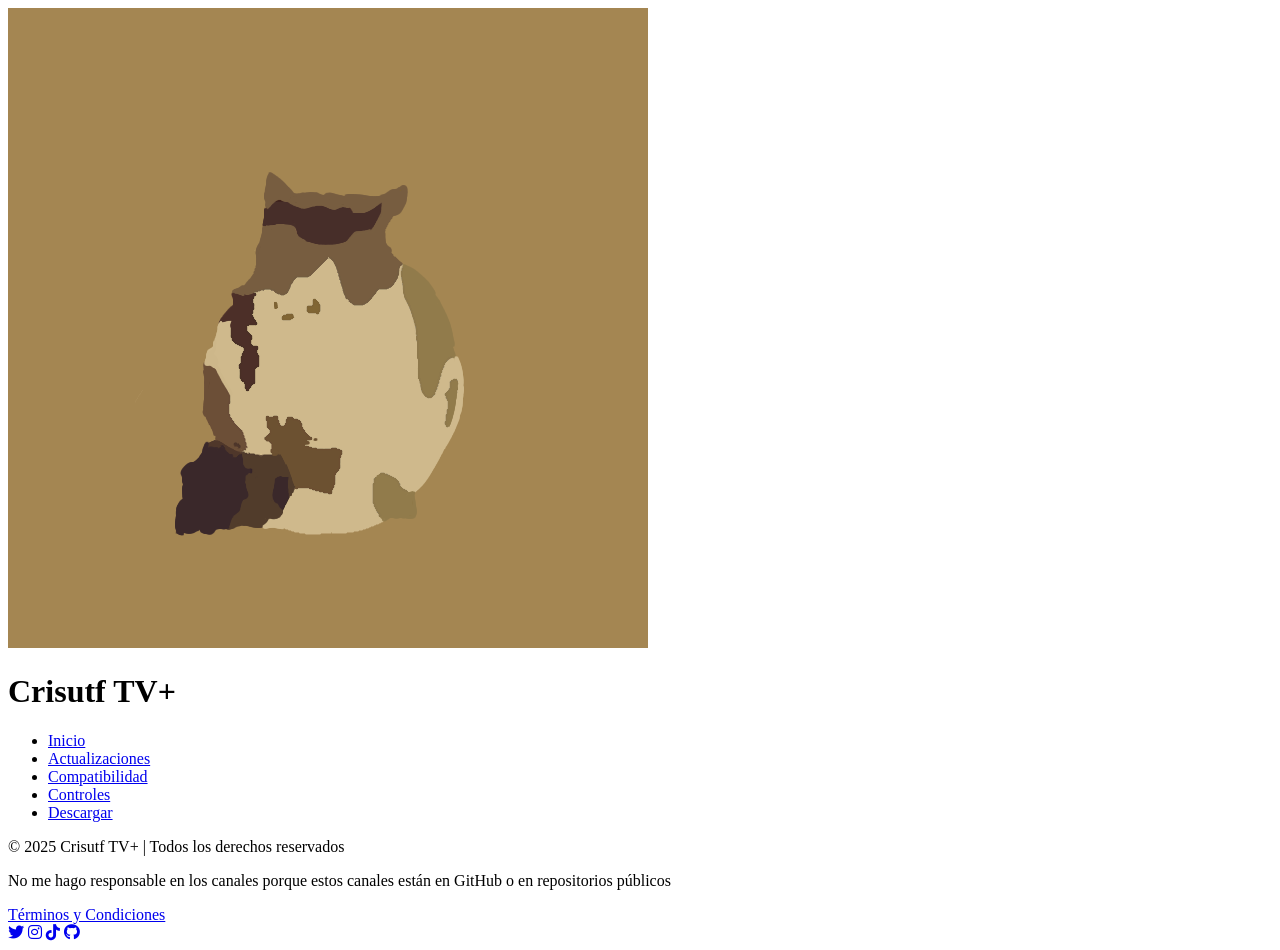
==== index.html @ ca396c77 "Add files via upload" ====
<!DOCTYPE html>
<html lang="es">
<head>
  <meta charset="UTF-8" />
  <meta name="viewport" content="width=device-width, initial-scale=1.0" />
  <title>Crisutf TV+</title>
  <link rel="icon" type="image/png" href="/media/favicon.png" />
  <link href="https://fonts.cdnfonts.com/css/pf-dindisplay-pro-black-2" rel="stylesheet" />
  <link rel="stylesheet" href="https://cdnjs.cloudflare.com/ajax/libs/font-awesome/6.0.0/css/all.min.css" />
  <link rel="stylesheet" href="assets/css/style.css" />
  <link rel="stylesheet" href="assets/css/icon-styles.css" />
</head>
<body>
  <header>
    <div class="header-content">
      <div class="logo-container">
        <img src="/media/logo.png" alt="Logo" class="logo" />
        <h1 class="site-title">Crisutf TV+</h1>
      </div>
      <nav>
        <ul>
          <li><a href="index.html" id="home-link">Inicio</a></li>
          <li><a href="index.html?page=updates" id="updates-link">Actualizaciones</a></li>
          <li><a href="index.html?page=compatibility" id="compatibility-link">Compatibilidad</a></li>
          <li><a href="index.html?page=howto" id="howto-link">Controles</a></li>
          <li><a href="index.html?page=download" id="download-link">Descargar</a></li>
        </ul>
      </nav>
    </div>
  </header>

  <main id="content">
    <!-- El contenido se carga dinámicamente -->
  </main>

  <footer>
    <div class="footer-content">
      <div class="footer-copyright">
        &copy; 2025 Crisutf TV+ | Todos los derechos reservados
        <p class="disclaimer">No me hago responsable en los canales porque estos canales están en GitHub o en repositorios públicos</p>
      </div>
      <div class="footer-links">
        <a href="index.html?page=terms" id="terms-link">Términos y Condiciones</a>
      </div>
      <div class="footer-social">
        <a href="https://twitter.com/crisu_tf" target="_blank" class="social-icon"><i class="fab fa-twitter"></i></a>
        <a href="https://instagram.com/tf.crisu" target="_blank" class="social-icon"><i class="fab fa-instagram"></i></a>
        <a href="https://tiktok.com/@crisu.wtf" target="_blank" class="social-icon"><i class="fab fa-tiktok"></i></a>
        <a href="https://github.com/crisutf" target="_blank" class="social-icon"><i class="fab fa-github"></i></a>
      </div>
    </div>
  </footer>

  <script src="assets/js/script.js"></script>
</body>
</html>
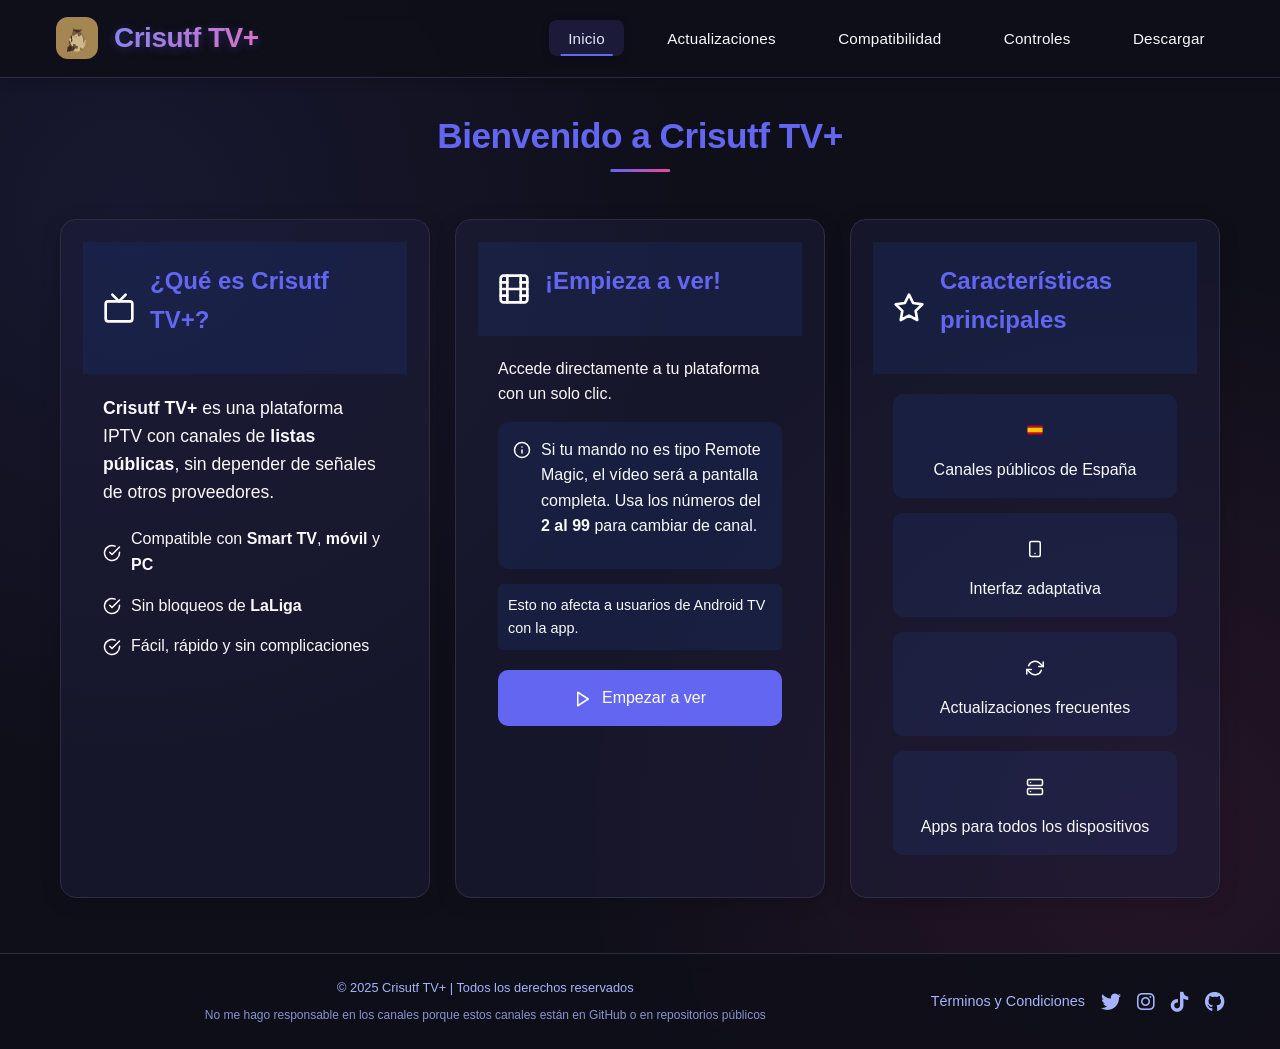
==== commit b47a2b94: "Update index.html" ====
--- a/index.html
+++ b/index.html
@@ -46,7 +46,7 @@
         <a href="https://twitter.com/crisu_tf" target="_blank" class="social-icon"><i class="fab fa-twitter"></i></a>
         <a href="https://instagram.com/tf.crisu" target="_blank" class="social-icon"><i class="fab fa-instagram"></i></a>
         <a href="https://tiktok.com/@crisu.wtf" target="_blank" class="social-icon"><i class="fab fa-tiktok"></i></a>
-        <a href="https://github.com/crisutf" target="_blank" class="social-icon"><i class="fab fa-github"></i></a>
+        <a href="https://github.com/projec-tf" target="_blank" class="social-icon"><i class="fab fa-github"></i></a>
       </div>
     </div>
   </footer>
@@ -54,3 +54,4 @@
   <script src="assets/js/script.js"></script>
 </body>
 </html>
+
--- a/assets/css/style.css
+++ b/assets/css/style.css
@@ -0,0 +1,747 @@
+/* ======================
+   VARIABLES GLOBALES
+====================== */
+        :root {
+            --primary: #6366f1;          /* Color principal */
+            --primary-light: #818cf8;    /* Color principal claro */
+            --primary-dark: #4f46e5;     /* Color principal oscuro */
+            --accent: #ec4899;           /* Color de acento */
+            --accent-light: #f472b6;     /* Color de acento claro */
+            --bg-dark: #0f0f1a;          /* Fondo principal oscuro */
+            --bg-sidebar: #1a1a2e;       /* Fondo de la barra lateral */
+            --text: #f8fafc;             /* Texto principal */
+            --text-secondary: #a5b4fc;   /* Texto secundario */
+            --border: #2d2d42;           /* Bordes */
+            --card-bg: rgba(30, 30, 60, 0.5); /* Fondo de tarjetas */
+            --card-hover: rgba(40, 40, 80, 0.8); /* Hover de tarjetas */
+            --danger: #ef4444;
+            --success: #10b981;          /* Color de éxito */
+            --error: #ef4444;            /* Color de error */
+            --warning: #f59e0b;          /* Color de advertencia */
+            --border-color: var(--border);
+            --shadow: 0 8px 24px rgba(0, 0, 0, 0.3); /* Sombras */
+            --gradient-1: linear-gradient(135deg, var(--primary-light), var(--accent-light)); /* Gradiente 1 */
+            --gradient-2: linear-gradient(135deg, var(--primary), var(--accent)); /* Gradiente 2 */
+            --header-bg: rgba(15, 15, 26, 0.95); /* Fondo del encabezado */
+        }
+
+/* ======================
+   RESET Y BODY
+====================== */
+        * {
+            margin: 0;
+            padding: 0;
+            box-sizing: border-box;
+            font-family: 'PF DinDisplay Pro Black', sans-serif;;
+                                                
+        }
+
+        body {
+            background: var(--bg-dark);
+            color: var(--text);
+            min-height: 100vh;
+            display: flex;
+            flex-direction: column;
+            line-height: 1.6;
+            background-image: radial-gradient(circle at 10% 20%, rgba(99, 102, 241, 0.1) 0%, transparent 40%), 
+                           radial-gradient(circle at 90% 80%, rgba(236, 72, 153, 0.1) 0%, transparent 40%);
+        }
+
+/* ======================
+   HEADER Y NAV
+====================== */
+header {
+            background: var(--header-bg);
+            padding: 1rem;
+            position: sticky;
+            top: 0;
+            z-index: 100;
+            backdrop-filter: blur(10px);
+            border-bottom: 1px solid var(--border-color);
+            box-shadow: 0 4px 12px -1px rgba(0, 0, 0, 0.15);
+        }
+
+        .header-content {
+            display: flex;
+            justify-content: space-between;
+            align-items: center;
+            max-width: 1200px;
+            margin: 0 auto;
+            padding: 0 1rem;
+        }
+
+        .logo-container {
+            display: flex;
+            align-items: center;
+            gap: 1rem;
+        }
+
+        .logo {
+            width: 42px;
+            height: 42px;
+            border-radius: 12px;
+            transition: transform 0.3s ease;
+        }
+
+        .logo:hover {
+            transform: scale(1.05);
+        }
+
+        .site-title {
+            font-size: 1.75rem;
+            font-weight: 600;
+            background: var(--gradient-1);
+            -webkit-background-clip: text;
+            -webkit-text-fill-color: transparent;
+            letter-spacing: -0.5px;
+            text-shadow: 0 2px 10px rgba(99, 102, 241, 0.3);
+        }
+
+        nav ul {
+            display: flex;
+            list-style: none;
+            gap: 1.5rem;
+        }
+
+        nav a {
+            position: relative;
+            overflow: hidden;
+            color: var(--text);
+            text-decoration: none;
+            font-size: 0.95rem;
+            padding: 0.6rem 1.2rem;
+            border-radius: 8px;
+            transition: all 0.3s ease;
+            font-weight: 500;
+            letter-spacing: 0.2px;
+        }
+
+        nav a::before {
+            content: '';
+            position: absolute;
+            top: 0;
+            left: 0;
+            width: 100%;
+            height: 100%;
+            background: var(--primary);
+            opacity: 0;
+            transform: scaleX(0);
+            transform-origin: right;
+            transition: transform 0.3s ease, opacity 0.3s ease;
+            border-radius: 8px;
+        }
+
+        nav a:hover::before,
+        nav a.active::before {
+            transform: scaleX(1);
+            transform-origin: left;
+            opacity: 0.15;
+        }
+
+        nav a:hover, nav a.active {
+            color: var(--text);
+            transform: translateY(-1px);
+            box-shadow: 0 2px 8px rgba(0, 0, 0, 0.15);
+        }
+
+        nav a::after {
+            content: '';
+            position: absolute;
+            bottom: 0;
+            left: 50%;
+            width: 0;
+            height: 2px;
+            background: var(--primary);
+            transition: all 0.3s ease;
+            transform: translateX(-50%);
+        }
+
+        nav a:hover::after, nav a.active::after {
+            width: 70%;
+        }
+
+/* ======================
+   MAIN Y FOOTER
+====================== */
+        main {
+            flex: 1;
+            padding: 30px 20px;
+            max-width: 1200px;
+            margin: 0 auto;
+            width: 100%;
+        }
+
+        footer {
+            text-align: center;
+            padding: 20px;
+            background: var(--header-bg);
+            font-size: 0.8rem;
+            color: var(--text-secondary);
+            border-top: 1px solid var(--border-color);
+            backdrop-filter: blur(10px);
+        }
+
+        .page-title {
+            font-size: 2.2rem;
+            margin-bottom: 25px;
+            text-align: center;
+            color: var(--primary);
+            font-weight: 600;
+            letter-spacing: -0.5px;
+            position: relative;
+            display: inline-block;
+            left: 50%;
+            transform: translateX(-50%);
+        }
+        
+        .page-title::after {
+            content: '';
+            position: absolute;
+            bottom: -8px;
+            left: 50%;
+            width: 60px;
+            height: 3px;
+            background: var(--gradient-2);
+            transform: translateX(-50%);
+            border-radius: 3px;
+        }
+
+/* ======================
+   INICIO
+====================== */
+                    .welcome-grid {
+                        display: grid;
+                        grid-template-columns: repeat(auto-fit, minmax(300px, 1fr));
+                        gap: 25px;
+                        margin-top: 30px;
+                    }
+
+                    .card {
+            background: var(--card-bg);
+            border-radius: 16px;
+            border: 1px solid var(--border-color);
+            box-shadow: 0 4px 20px rgba(0, 0, 0, 0.15);
+            transition: all 0.3s ease;
+            padding: 22px;
+            margin-bottom: 25px;
+            position: relative;
+            overflow: hidden;
+                    }
+
+        .card:hover {
+            transform: translateY(-5px);
+            box-shadow: 0 8px 30px rgba(0, 0, 0, 0.2);
+            border-color: var(--primary);
+        }
+        
+        .card::before {
+            content: '';
+            position: absolute;
+            top: 0;
+            left: 0;
+            width: 4px;
+            height: 0;
+            background: linear-gradient(to bottom, var(--primary), var(--primary-light));
+            transition: height 0.3s ease;
+        }
+        
+        .card:hover::before {
+            height: 100%;
+        }
+
+        .card h2 {
+            font-size: 1.5rem;
+            margin-bottom: 15px;
+            color: var(--primary);
+        }
+
+        .card p {
+            margin-bottom: 15px;
+            line-height: 1.6;
+        }
+
+                    .card-header {
+                        background: rgba(37, 99, 235, 0.1);
+                        padding: 20px;
+                        display: flex;
+                        align-items: center;
+                        gap: 15px;
+                    }
+
+                    .feature-icon {
+                        font-size: 24px;
+                    }
+
+                    .card-content {
+                        padding: 20px;
+                    }
+
+        .update-item {
+            border-left: 3px solid var(--primary);
+            padding-left: 15px;
+            margin-bottom: 20px;
+        }
+
+        .update-date {
+            font-size: 0.8rem;
+            color: rgba(255, 255, 255, 0.7);
+            margin-bottom: 5px;
+        }
+
+        .update-title {
+            font-weight: 600;
+            margin-bottom: 5px;
+        }
+
+                    .feature-highlight {
+                        margin-bottom: 20px;
+                    }
+
+                    .main-description {
+                        font-size: 1.1em;
+                        line-height: 1.6;
+                    }
+
+                    .feature-list {
+                        display: flex;
+                        flex-direction: column;
+                        gap: 15px;
+                    }
+
+                    .feature-item {
+                        display: flex;
+                        align-items: center;
+                        gap: 10px;
+                    }
+
+                    .check-icon {
+                        color: #22c55e;
+                    }
+
+                    .info-box {
+                        background: rgba(37, 99, 235, 0.1);
+                        padding: 15px;
+                        border-radius: 10px;
+                        margin: 15px 0;
+                        display: flex;
+                        gap: 10px;
+                        align-items: flex-start;
+                    }
+
+                    .cta-button {
+                        display: flex;
+                        align-items: center;
+                        justify-content: center;
+                        gap: 10px;
+                        background: var(--primary);
+                        color: white;
+                        padding: 15px 30px;
+                        border-radius: 10px;
+                        text-decoration: none;
+                        margin-top: 20px;
+                        transition: transform 0.2s, background 0.2s;
+                    }
+
+                    .cta-button:hover {
+                        transform: translateY(-2px);
+                        background: var(--primary-dark);
+                    }
+
+                    .features-grid {
+                        display: grid;
+                        grid-template-columns: repeat(auto-fit, minmax(140px, 1fr));
+                        gap: 15px;
+                    }
+
+                    .feature-box {
+                        background: rgba(37, 99, 235, 0.1);
+                        padding: 15px;
+                        border-radius: 10px;
+                        display: flex;
+                        flex-direction: column;
+                        align-items: center;
+                        text-align: center;
+                        gap: 10px;
+                    }
+
+                    .shortcut-list {
+                        display: flex;
+                        flex-direction: column;
+                        gap: 15px;
+                    }
+
+                    .shortcut-item {
+                        display: flex;
+                        justify-content: space-between;
+                        align-items: center;
+                    }
+
+                    .key-combo {
+                        background: var(--primary);
+                        padding: 8px 12px;
+                        border-radius: 12px;
+                        font-weight: bold;
+                        box-shadow: 0 2px 8px rgba(37, 99, 235, 0.3);
+                        border: 1px solid rgba(255, 255, 255, 0.1);
+                    }
+
+                    .key-action {
+                        color: var(--text);
+                        flex: 1;
+                        margin-left: 15px;
+                    }
+
+                    .feature-box-icon {
+                        font-size: 24px;
+                    }
+
+                    .problem-list {
+                        display: flex;
+                        flex-direction: column;
+                        gap: 15px;
+                    }
+
+                    .problem-item h4 {
+                        color: var(--primary-light);
+                        margin-bottom: 5px;
+                    }
+
+                    .note {
+                        margin-top: 15px;
+                        padding: 10px;
+                        background: rgba(37, 99, 235, 0.1);
+                        border-radius: 5px;
+                        font-size: 0.9em;
+                    }
+
+/* ======================
+   COMPATIBILIDAD
+====================== */
+.channel-compatibility {
+    max-width: 1200px;
+    margin: 0 auto;
+    padding: 2rem;
+  }
+
+.info-card, .restrictions-card {
+  background: var(--card-bg);
+  border-radius: 10px;
+  padding: 1.5rem;
+  margin: 1.5rem 0;
+  box-shadow: 0 2px 4px rgba(0,0,0,0.1);
+}
+
+.info-content, .restrictions-content {
+  margin-top: 1rem;
+}
+
+.channels-summary {
+  margin: 2rem 0;
+}
+
+.channels-grid {
+  display: grid;
+  grid-template-columns: repeat(auto-fit, minmax(200px, 1fr));
+  gap: 1rem;
+  margin-top: 1rem;
+}
+
+.channel-count {
+  background: var(--card-bg);
+  padding: 1rem;
+  border-radius: 8px;
+  display: flex;
+  align-items: center;
+  gap: 0.5rem;
+}
+
+.compatibility-table table {
+  width: 100%;
+  border-collapse: collapse;
+  margin: 1.5rem 0;
+  background: var(--card-bg);
+  border-radius: 10px;
+  overflow: hidden;
+  min-width: 900px; /* Hacer la tabla más ancha */
+}
+
+.compatibility-table th,
+.compatibility-table td {
+  padding: 1rem;
+  text-align: left;
+  border-bottom: 1px solid var(--border-color);
+}
+
+.compatibility-table th {
+  background: var(--primary);
+  color: white;
+}
+
+.channel-list {
+  font-size: 0.9rem;
+  color: var(--text-secondary);
+  margin-top: 0.5rem;
+}
+
+.status-tag {
+  display: inline-flex;
+  align-items: center;
+  justify-content: center;
+  width: 24px;
+  height: 24px;
+  border-radius: 50%;
+  font-weight: bold;
+}
+
+.status-tag.success {
+  background: var(--success);
+  color: white;
+}
+
+.status-tag.error {
+  background: var(--error);
+  color: white;
+}
+
+.important-notes {
+  margin: 2rem 0;
+}
+
+.important-notes ul {
+  list-style: none;
+  padding: 0;
+  margin: 1rem 0;
+}
+
+.important-notes li {
+  margin: 0.5rem 0;
+  padding-left: 1.5rem;
+  position: relative;
+  display: flex;
+  align-items: center;
+  gap: 0.5rem;
+}
+
+.restrictions-content p {
+  margin: 0.5rem 0;
+  display: flex;
+  align-items: center;
+  gap: 0.5rem;
+}
+
+/* Responsive adjustments */
+@media (max-width: 1024px) {
+  .welcome-grid {
+    grid-template-columns: 1fr;
+    gap: 15px;
+  }
+  
+  .card {
+    padding: 18px;
+    margin-bottom: 20px;
+  }
+  
+  .page-title {
+    font-size: 1.8rem;
+    margin-bottom: 20px;
+  }
+}
+
+@media (max-width: 768px) {
+  .header-content {
+    flex-direction: column;
+    gap: 15px;
+  }
+  
+  nav ul {
+    flex-wrap: wrap;
+    justify-content: center;
+    gap: 0.8rem;
+  }
+  
+  nav a {
+    padding: 0.5rem 1rem;
+    font-size: 0.9rem;
+  }
+  
+  .channel-compatibility {
+    padding: 1rem;
+  }
+
+  .compatibility-table {
+    overflow-x: auto;
+  }
+
+  .compatibility-table table {
+    min-width: 800px;
+  }
+  
+  .card-header {
+    flex-direction: column;
+    align-items: flex-start;
+    gap: 10px;
+  }
+  
+  .feature-list, .features-grid {
+    grid-template-columns: 1fr;
+  }
+}
+
+@media (max-width: 480px) {
+  .logo-container {
+    flex-direction: column;
+    gap: 8px;
+  }
+  
+  .site-title {
+    font-size: 1.5rem;
+  }
+  
+  main {
+    padding: 20px 15px;
+  }
+  
+  .page-title {
+    font-size: 1.6rem;
+  }
+}
+
+/* ======================
+   TÉRMINOS Y CONDICIONES
+====================== */
+.terms-card {
+    padding: 2rem;
+}
+
+.terms-section {
+    margin-bottom: 2rem;
+}
+
+.terms-section h2 {
+    color: var(--primary-light);
+    margin-bottom: 1rem;
+    font-size: 1.5rem;
+    border-bottom: 1px solid var(--border-color);
+    padding-bottom: 0.5rem;
+}
+
+.terms-section p {
+    margin-bottom: 1rem;
+    line-height: 1.7;
+}
+
+.terms-section ul {
+    margin-left: 2rem;
+    margin-bottom: 1rem;
+}
+
+.terms-section li {
+    margin-bottom: 0.5rem;
+}
+
+/* ======================
+   FOOTER
+====================== */
+footer {
+    background: var(--header-bg);
+    padding: 1.5rem 0;
+    margin-top: auto;
+    border-top: 1px solid var(--border-color);
+    backdrop-filter: blur(10px);
+}
+
+.footer-content {
+    max-width: 1200px;
+    margin: 0 auto;
+    padding: 0 1rem;
+    display: flex;
+    flex-wrap: wrap;
+    justify-content: space-between;
+    align-items: center;
+    gap: 1rem;
+}
+
+.footer-copyright {
+    flex: 1;
+    min-width: 250px;
+    color: var(--text-secondary);
+}
+
+.disclaimer {
+    font-size: 0.75rem;
+    opacity: 0.8;
+    margin-top: 0.5rem;
+}
+
+.footer-links a {
+    color: var(--text-secondary);
+    text-decoration: none;
+    transition: color 0.3s ease;
+    font-size: 0.9rem;
+}
+
+.footer-links a:hover {
+    color: var(--primary-light);
+}
+
+.footer-social {
+    display: flex;
+    gap: 1rem;
+}
+
+.social-icon {
+    color: var(--text-secondary);
+    font-size: 1.25rem;
+    transition: color 0.3s ease, transform 0.2s ease;
+}
+
+.social-icon:hover {
+    color: var(--primary-light);
+    transform: translateY(-2px);
+}
+
+/* ======================
+   DESCARGAR
+====================== */
+.download-grid {
+                        display: grid;
+                        grid-template-columns: repeat(auto-fit, minmax(250px, 1fr));
+                        gap: 20px;
+                        margin-top: 20px;
+                    }
+
+                    .download-btn {
+                        display: flex;
+                        align-items: center;
+                        padding: 15px;
+                        background: var(--primary);
+                        color: white;
+                        text-decoration: none;
+                        border-radius: 10px;
+                        transition: transform 0.2s, background 0.2s;
+                    }
+
+                    .download-btn:hover {
+                        transform: translateY(-2px);
+                        background: var(--primary-dark);
+                    }
+
+                    .download-icon {
+                        font-size: 24px;
+                        margin-right: 15px;
+                    }
+
+                    .download-text {
+                        display: flex;
+                        flex-direction: column;
+                    }
+
+                    .download-text strong {
+                        font-size: 16px;
+                        margin-bottom: 4px;
+                    }
+
+                    .download-text small {
+                        font-size: 12px;
+                        opacity: 0.9;
+                    }
--- a/assets/css/icon-styles.css
+++ b/assets/css/icon-styles.css
@@ -0,0 +1,55 @@
+.svg-icon {
+  width: 24px;
+  height: 24px;
+  vertical-align: middle;
+  color: white;
+}
+
+.svg-icon-small {
+  width: 16px;
+  height: 16px;
+  vertical-align: middle;
+  color: white;
+}
+
+.feature-icon img,
+.device-icon img,
+.download-icon img {
+  width: 32px;
+  height: 32px;
+  fill: white;
+  stroke: white;
+}
+
+.check-icon img,
+.info-icon img,
+.cta-icon img,
+.feature-box-icon img {
+  width: 18px;
+  height: 18px;
+  fill: white;
+  stroke: white;
+}
+
+/* Establecemos el color blanco para todos los iconos SVG */
+.svg-icon, .svg-icon-small, img.svg-icon, img.svg-icon-small {
+  fill: white;
+  stroke: white;
+}
+
+/* Aseguramos que todos los SVG dentro de imágenes sean blancos */
+img[src$=".svg"]:not([src*="spain-flag"]) {
+  filter: brightness(0) invert(1);
+}
+
+/* Permitimos que la bandera de España muestre sus colores originales */
+img[src*="spain-flag.svg"] {
+  filter: none;
+}
+
+/* Ajustes específicos para ciertos contenedores */
+.feature-icon, .device-icon, .download-icon {
+  display: flex;
+  align-items: center;
+  justify-content: center;
+}
